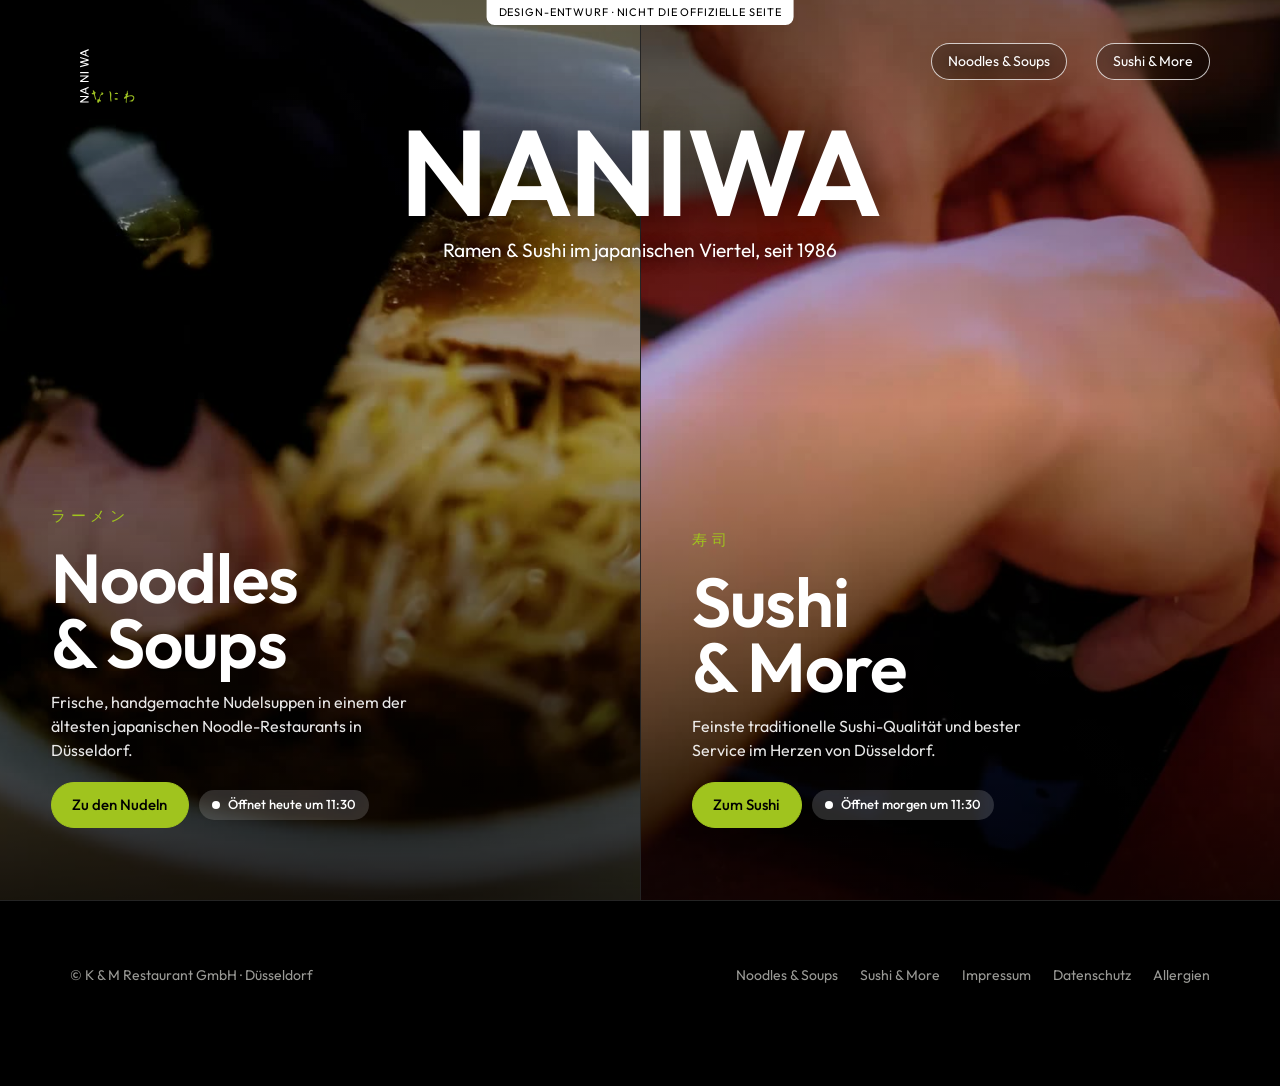
==== index.html @ e568709d "NANIWA Design-Entwurf: Start mit Auswahl, Noodles- und Sushi-Seite mit Hintergrundvideos Co-Authored" ====
<!doctype html>
<html lang="de">
<head>
<meta charset="utf-8">
<meta name="viewport" content="width=device-width,initial-scale=1,viewport-fit=cover">
<title>NANIWA Düsseldorf – Ramen & Sushi seit 1986</title>
<meta name="description" content="Zwei Restaurants im japanischen Viertel von Düsseldorf: NANIWA Noodles & Soups und NANIWA Sushi & More.">
<meta name="robots" content="noindex">
<meta name="theme-color" content="#000000">
<link rel="icon" href="./assets/img/naniwa-logo.svg">
<link rel="preconnect" href="https://fonts.googleapis.com">
<link rel="preconnect" href="https://fonts.gstatic.com" crossorigin>
<link href="https://fonts.googleapis.com/css2?family=Outfit:wght@400;500;600&display=swap" rel="stylesheet">
<link rel="stylesheet" href="./assets/style.css">
</head>
<body class="home">
<svg width="0" height="0" style="position:absolute" aria-hidden="true"><filter id="brush" x="-5%" y="-40%" width="110%" height="180%"><feTurbulence type="fractalNoise" baseFrequency="0.012 0.09" numOctaves="3" seed="7"/><feDisplacementMap in="SourceGraphic" scale="46"/></filter></svg>
<div class="draft">Design-Entwurf · nicht die offizielle Seite</div>
<header class="top">
  <a class="logo" href="./" aria-label="NANIWA Startseite"><img src="./assets/img/naniwa-logo.svg" alt="NANIWA" width="200" height="213"></a>
  <nav class="nav" aria-label="Hauptnavigation"><a class="switch" href="noodles/">Noodles &amp; Soups</a><a class="switch" href="sushi/">Sushi &amp; More</a></nav>
</header>
<main>
<div class="brandline"><h1>NANIWA</h1><p>Ramen &amp; Sushi im japanischen Viertel, seit 1986</p></div>
<section class="choose" aria-label="Restaurant wählen">
  <a class="side" href="noodles/">
    <video data-bg muted loop playsinline autoplay preload="auto" poster="assets/img/n-schale.jpg" src="assets/video/n-schale.mp4"></video>
    <span class="jp" lang="ja">ラーメン</span>
    <h2>Noodles<br>&amp; Soups</h2>
    <p>Frische, handgemachte Nudelsuppen in einem der ältesten japanischen Noodle-Restaurants in Düsseldorf.</p>
    <div class="row"><span class="pill lime">Zu den Nudeln</span><span class="status" data-status="noodles"></span></div>
  </a>
  <a class="side" href="sushi/">
    <video data-bg muted loop playsinline autoplay preload="auto" poster="assets/img/s-teller.jpg" src="assets/video/s-teller.mp4"></video>
    <span class="jp" lang="ja">寿司</span>
    <h2>Sushi<br>&amp; More</h2>
    <p>Feinste traditionelle Sushi-Qualität und bester Service im Herzen von Düsseldorf.</p>
    <div class="row"><span class="pill lime">Zum Sushi</span><span class="status" data-status="sushi"></span></div>
  </a>
</section>
</main>
<footer>
  <span>© K &amp; M Restaurant GmbH · Düsseldorf</span>
  <nav aria-label="Fußnavigation">
    <a href="./noodles/">Noodles &amp; Soups</a><a href="./sushi/">Sushi &amp; More</a>
    <a href="https://naniwa.de/impressum">Impressum</a><a href="https://naniwa.de/datenschutzerklaerung">Datenschutz</a>
    <a href="https://sushi.naniwa.de/allergien">Allergien</a>
  </nav>
</footer>
<script src="./assets/app.js"></script>
</body>
</html>
---- assets/style.css ----
:root{
  --black:#000; --ink:#0b0b0b; --white:#fff; --lime:#a0c41e; --cream:#f7e8df; --grey:#9a9a96;
  --pad:clamp(20px,5.5vw,84px);
  --display:"Outfit",system-ui,sans-serif;
}
*{box-sizing:border-box;margin:0;padding:0}
html{scroll-behavior:smooth;-webkit-text-size-adjust:100%}
body{background:var(--black);color:var(--white);font-family:var(--display);font-weight:400;line-height:1.5;overflow-x:hidden}
a{color:inherit;text-decoration:none}
img,video{display:block;max-width:100%}
button{font:inherit;color:inherit;background:none;border:0;cursor:pointer}
:focus-visible{outline:2px solid var(--lime);outline-offset:3px}

/* Entwurf-Hinweis */
.draft{position:fixed;z-index:60;top:0;left:50%;transform:translateX(-50%);background:var(--white);color:#000;font-size:11px;letter-spacing:.08em;text-transform:uppercase;padding:4px 12px;border-radius:0 0 8px 8px;white-space:nowrap}

/* Kopf */
.top{position:fixed;z-index:50;inset:0 0 auto 0;display:flex;align-items:flex-start;justify-content:space-between;padding:clamp(16px,2.6vw,36px) var(--pad);pointer-events:none}
.top>*{pointer-events:auto}
.logo img{width:clamp(54px,6vw,84px);height:auto}
.nav{display:flex;gap:clamp(14px,2.2vw,34px);align-items:center;font-size:clamp(14px,1.1vw,17px);padding-top:10px;text-shadow:0 1px 12px rgba(0,0,0,.7)}
.nav a{padding:4px 0;border-bottom:2px solid transparent;transition:border-color .2s}
.nav a:hover,.nav a[aria-current]{border-color:var(--lime)}
.nav .switch{border:1.5px solid rgba(255,255,255,.75);border-radius:999px;padding:7px 16px;backdrop-filter:blur(6px);background:rgba(0,0,0,.25)}
.nav .switch:hover{background:var(--white);color:#000;border-color:var(--white)}

/* Pillen */
.pill{display:inline-flex;align-items:center;gap:8px;border-radius:999px;padding:.72em 1.35em;font-size:clamp(15px,1.15vw,18px);font-weight:500;border:1.5px solid rgba(255,255,255,.85);background:rgba(0,0,0,.28);backdrop-filter:blur(6px);transition:background .2s,color .2s,border-color .2s,transform .2s}
.pill:hover{background:var(--white);color:#000;border-color:var(--white)}
.pill.lime{background:var(--lime);border-color:var(--lime);color:#000}
.pill.lime:hover{background:var(--white);border-color:var(--white)}
.status{display:inline-flex;align-items:center;gap:8px;border-radius:999px;padding:.42em 1em;font-size:clamp(13px,1vw,15px);font-weight:500;background:var(--lime);color:#000}
.status.zu{background:rgba(255,255,255,.16);color:var(--white);backdrop-filter:blur(6px)}
.status::before{content:"";width:8px;height:8px;border-radius:50%;background:currentColor}

/* Video-Sektion */
.vsec{position:relative;min-height:100svh;display:flex;align-items:flex-end;padding:clamp(110px,14vh,170px) var(--pad) clamp(56px,9vh,104px);overflow:hidden;isolation:isolate}
.vsec video,.vsec .still{position:absolute;inset:0;width:100%;height:100%;object-fit:cover;z-index:-2}
.vsec::before{content:"";position:absolute;inset:0;z-index:-1;background:linear-gradient(90deg,rgba(0,0,0,.72) 0%,rgba(0,0,0,.38) 46%,rgba(0,0,0,.05) 78%),linear-gradient(0deg,rgba(0,0,0,.6) 0%,rgba(0,0,0,0) 46%)}
.vsec .txt{max-width:min(900px,92%)}
.vsec h1{font-size:clamp(64px,13.2vw,220px);font-weight:600;line-height:.88;letter-spacing:-.02em;margin:.14em 0 .12em}
.vsec h2{font-size:clamp(40px,6.6vw,112px);font-weight:500;line-height:1;letter-spacing:-.015em}
.vsec p.sub{font-size:clamp(18px,2vw,30px);line-height:1.22;max-width:22em;margin-top:.5em}
.vsec p.body{font-size:clamp(16px,1.25vw,20px);max-width:34em;margin-top:1.1em;color:rgba(255,255,255,.9)}
.vsec .row{display:flex;flex-wrap:wrap;gap:12px;margin-top:clamp(18px,2.6vh,30px)}
.jp{font-size:clamp(14px,1.2vw,19px);letter-spacing:.3em;color:var(--lime);font-weight:500}
.pause{position:absolute;right:var(--pad);bottom:clamp(22px,4vh,40px);width:40px;height:40px;border-radius:50%;background:rgba(0,0,0,.45);backdrop-filter:blur(6px);display:grid;place-items:center}
.pause::before{content:"";width:10px;height:12px;border-left:3px solid #fff;border-right:3px solid #fff}
.pause[aria-pressed=true]::before{width:0;height:0;border:7px solid transparent;border-left:11px solid #fff;border-right:0;margin-left:3px}
.brush-top::after,.brush-bottom::after{content:"";position:absolute;left:-2%;right:-2%;height:clamp(26px,5vw,70px);background:var(--black);z-index:0;filter:url(#brush)}
.brush-bottom::after{bottom:clamp(-44px,-3.2vw,-18px)}
.brush-top::after{top:clamp(-44px,-3.2vw,-18px)}

/* Startseite: Auswahl */
.choose{position:relative;min-height:100svh;display:grid;grid-template-columns:1fr 1fr;isolation:isolate}
.choose .side{position:relative;display:flex;flex-direction:column;justify-content:flex-end;padding:clamp(120px,16vh,180px) clamp(20px,4vw,64px) clamp(40px,8vh,90px);overflow:hidden;min-height:100svh;transition:flex .5s}
.choose .side video{position:absolute;inset:0;width:100%;height:100%;object-fit:cover;z-index:-2;transform:scale(1.02);transition:transform 1.2s cubic-bezier(.2,.7,.2,1),filter .5s}
.choose .side::before{content:"";position:absolute;inset:0;z-index:-1;background:linear-gradient(0deg,rgba(0,0,0,.82) 0%,rgba(0,0,0,.2) 55%,rgba(0,0,0,.45) 100%);transition:background .4s}
.choose .side:hover video,.choose .side:focus-visible video{transform:scale(1.08)}
.choose:hover .side:not(:hover) video{filter:brightness(.55) saturate(.7)}
.choose .side h2{font-size:clamp(38px,5.4vw,96px);font-weight:600;line-height:.95;letter-spacing:-.015em;margin:.25em 0 .2em}
.choose .side p{font-size:clamp(15px,1.25vw,20px);max-width:24em;color:rgba(255,255,255,.9)}
.choose .side .row{display:flex;flex-wrap:wrap;gap:10px;align-items:center;margin-top:20px}
.choose .side+.side{border-left:1px solid rgba(255,255,255,.14)}
.brandline{position:absolute;z-index:5;top:clamp(92px,13vh,150px);left:0;right:0;text-align:center;pointer-events:none;padding:0 16px}
.brandline h1{font-size:clamp(46px,9.5vw,168px);font-weight:600;letter-spacing:-.02em;line-height:.9;text-shadow:0 2px 40px rgba(0,0,0,.55)}
.brandline p{font-size:clamp(15px,1.5vw,24px);margin-top:.5em;text-shadow:0 1px 16px rgba(0,0,0,.8)}

/* Speisekarte */
.menu{position:relative;background:var(--white);color:#fff;padding:clamp(70px,9vw,140px) var(--pad);isolation:isolate}
.menu::before{content:"";position:absolute;z-index:-1;inset:clamp(18px,3vw,54px);background:var(--black);border-radius:clamp(60px,16vw,300px)/clamp(50px,9vw,150px);filter:url(#brush)}
.menu .in{max-width:1100px;margin:0 auto;padding:clamp(20px,4vw,60px) clamp(8px,3vw,50px)}
.menu h2,.visit h2,.faq h2{font-size:clamp(36px,5vw,84px);font-weight:500;letter-spacing:-.015em;line-height:1}
.menu .lead{color:var(--grey);margin-top:10px;font-size:15px}
.cats{display:flex;flex-wrap:wrap;gap:8px;margin:clamp(22px,3vw,40px) 0 clamp(14px,2vw,26px)}
.cats button{border-radius:999px;padding:.5em 1.15em;font-size:14px;font-weight:600;letter-spacing:.06em;text-transform:uppercase;border:1.5px solid var(--lime);color:var(--lime);transition:background .2s,color .2s}
.cats button[aria-selected=true],.cats button:hover{background:var(--lime);color:#000}
.dishes{display:grid;grid-template-columns:1fr 1fr;column-gap:clamp(24px,5vw,72px)}
.dish{display:grid;grid-template-columns:auto 1fr auto;gap:4px 14px;align-items:baseline;padding:14px 0;border-bottom:1px solid rgba(255,255,255,.16)}
.dish .jpn{color:var(--grey);font-size:13px;min-width:5.5em;max-width:8.5em}
.dish .nm{font-weight:500;font-size:clamp(16px,1.2vw,19px)}
.dish .nm small{color:var(--lime);font-weight:500;font-size:12px;margin-right:8px;letter-spacing:.04em}
.dish .pr{white-space:nowrap;font-variant-numeric:tabular-nums;font-size:clamp(15px,1.1vw,18px)}
.dish .ds{grid-column:2/4;color:var(--grey);font-size:14px;line-height:1.35}
.dish .ph{grid-column:2/4;margin-top:8px;border-radius:10px;width:100%;aspect-ratio:3/2;object-fit:cover;max-width:320px}
.menu .note{color:var(--grey);font-size:13px;margin-top:24px}

/* Besuch */
.visit{background:var(--black);padding:clamp(70px,9vw,140px) var(--pad)}
.visit .grid{display:grid;grid-template-columns:1.1fr 1fr;gap:clamp(28px,5vw,80px);max-width:1200px;margin:clamp(26px,4vw,56px) auto 0}
.visit .in{max-width:1200px;margin:0 auto}
.card{border:1px solid rgba(255,255,255,.16);border-radius:22px;padding:clamp(22px,2.6vw,38px);background:#0d0d0d}
.card h3{font-size:clamp(22px,2vw,30px);font-weight:500;margin-bottom:10px}
.card address{font-style:normal;font-size:clamp(17px,1.4vw,21px)}
.card .row{display:flex;flex-wrap:wrap;gap:10px;margin-top:20px}
.card .hint{color:var(--lime);margin-top:12px;font-weight:500}
table.hours{width:100%;border-collapse:collapse;font-size:clamp(15px,1.15vw,18px);font-variant-numeric:tabular-nums}
table.hours td{padding:9px 0;border-bottom:1px solid rgba(255,255,255,.12)}
table.hours td:last-child{text-align:right;padding-left:14px}
table.hours tr.heute td{color:var(--lime);font-weight:600}
table.hours tr.ruhe td:last-child{color:var(--grey)}

/* FAQ */
.faq{background:var(--cream);color:#000;padding:clamp(70px,9vw,140px) var(--pad);position:relative}
.faq .in{max-width:900px;margin:0 auto}
.faq details{border-bottom:1.5px solid #000;padding:18px 0}
.faq summary{cursor:pointer;font-size:clamp(18px,1.6vw,24px);font-weight:500;list-style:none;display:flex;justify-content:space-between;gap:16px}
.faq summary::after{content:"+";font-size:1.3em;line-height:1;transition:transform .2s}
.faq details[open] summary::after{transform:rotate(45deg)}
.faq details p{margin-top:10px;max-width:42em;font-size:clamp(16px,1.2vw,18px)}
.faq h2{margin-bottom:clamp(18px,3vw,36px)}
.quote{background:var(--cream);color:#000;padding:clamp(60px,8vw,120px) var(--pad);position:relative}
.quote blockquote{max-width:1000px;margin:0 auto;font-size:clamp(24px,3.4vw,54px);line-height:1.12;font-weight:500;letter-spacing:-.01em}
.quote cite{display:block;margin-top:18px;font-style:normal;font-size:15px;letter-spacing:.12em;text-transform:uppercase}

/* Fuß */
footer{background:var(--black);padding:clamp(40px,5vw,70px) var(--pad) clamp(100px,10vw,70px);border-top:1px solid rgba(255,255,255,.14);display:flex;flex-wrap:wrap;gap:20px 40px;justify-content:space-between;align-items:center;color:var(--grey);font-size:14px}
footer nav{display:flex;flex-wrap:wrap;gap:8px 22px}
footer a:hover{color:var(--white)}

/* Handy-Leiste */
.bar{display:none}

/* Einblenden */
.rv{opacity:0;transform:translateY(22px);transition:opacity .8s cubic-bezier(.2,.7,.2,1),transform .8s cubic-bezier(.2,.7,.2,1)}
.rv.in{opacity:1;transform:none}

@media (max-width:820px){
  .nav a:not(.switch){display:none}
  .home .nav{display:none}
  .nav .switch{font-size:13px;padding:6px 12px}
  .draft{font-size:9px;padding:3px 8px}
  .choose{grid-template-columns:1fr}
  .choose .side{min-height:50svh;padding-top:40px;padding-bottom:34px}
  .choose .side:first-child{padding-top:230px;min-height:58svh}
  .choose .side+.side{border-left:0;border-top:1px solid rgba(255,255,255,.14);padding-bottom:110px}
  .brandline{top:96px}
  .dishes{grid-template-columns:1fr}
  .visit .grid{grid-template-columns:1fr}
  .vsec::before{background:linear-gradient(0deg,rgba(0,0,0,.82) 0%,rgba(0,0,0,.25) 60%,rgba(0,0,0,.35) 100%)}
  .vsec{padding-bottom:120px}
  .pause{bottom:96px}
  .bar{display:grid;grid-template-columns:1fr 1fr;gap:10px;position:fixed;z-index:55;left:0;right:0;bottom:0;padding:12px 16px calc(12px + env(safe-area-inset-bottom));background:linear-gradient(0deg,rgba(0,0,0,.92),rgba(0,0,0,0))}
  .bar a{justify-content:center;text-align:center;background:var(--lime);color:#000;border-radius:999px;padding:.85em 1em;font-weight:600}
  .menu::before{inset:8px}
  .dish .jpn{display:none}
  .dish{grid-template-columns:1fr auto}
  .dish .ds,.dish .ph{grid-column:1/3}
}
@media (prefers-reduced-motion:reduce){
  html{scroll-behavior:auto}
  .rv{opacity:1;transform:none;transition:none}
  .choose .side video{transition:none}
}
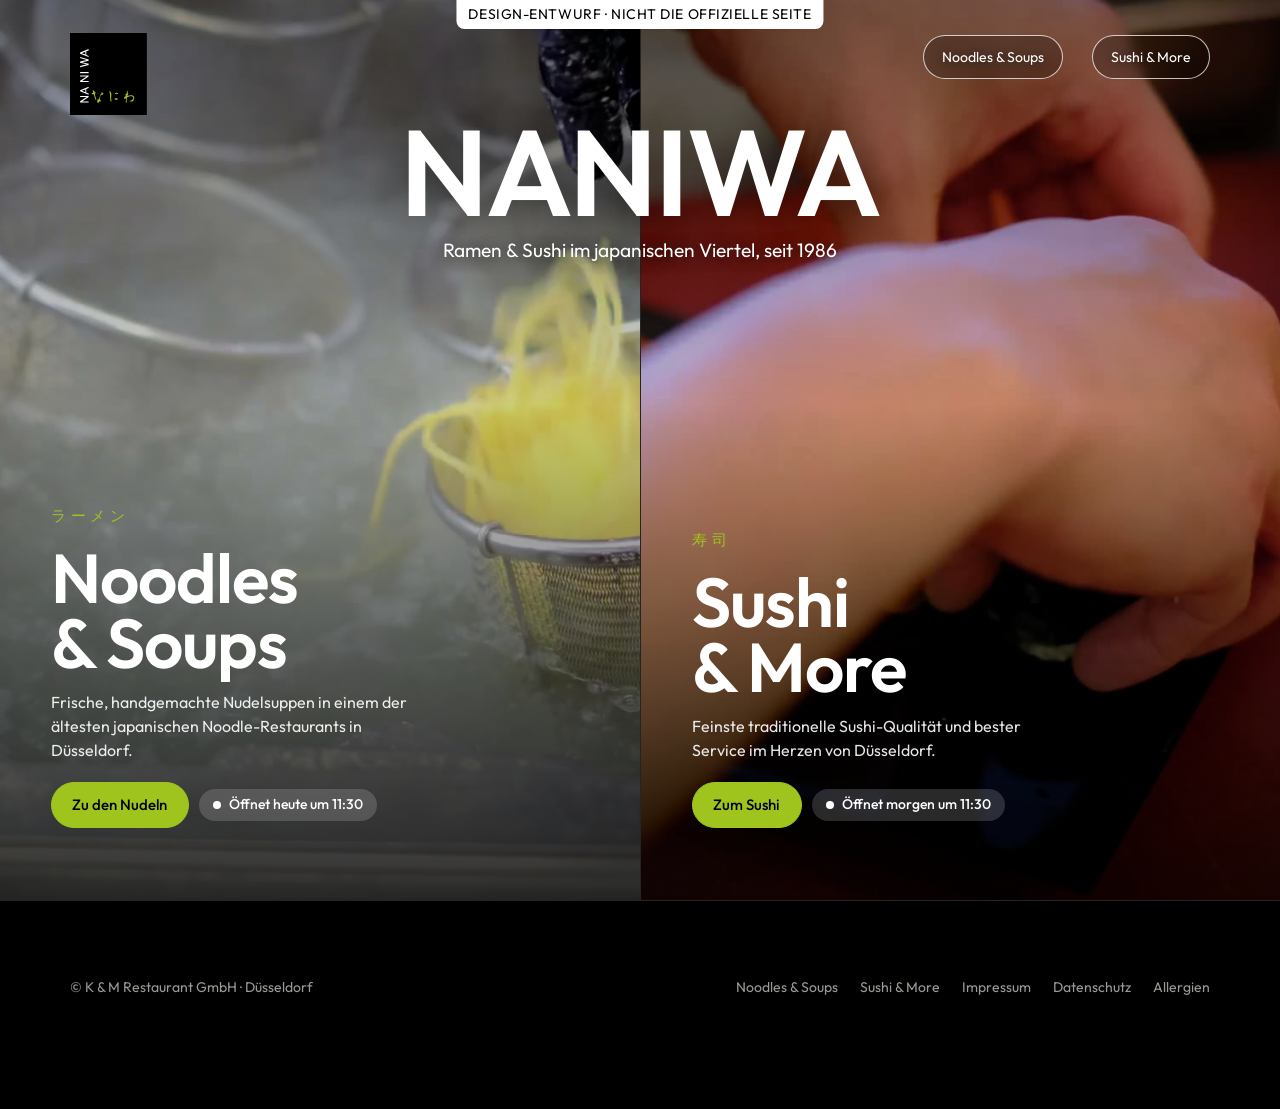
==== commit a6e57678: "Speisekarte im Original-Stil, ganze Nudelfotos aus PDF, Bewertungen, Original-Anrichtvideo, helle CI" ====
--- a/index.html
+++ b/index.html
@@ -24,7 +24,7 @@
 <div class="brandline"><h1>NANIWA</h1><p>Ramen &amp; Sushi im japanischen Viertel, seit 1986</p></div>
 <section class="choose" aria-label="Restaurant wählen">
   <a class="side" href="noodles/">
-    <video data-bg muted loop playsinline autoplay preload="auto" poster="assets/img/n-schale.jpg" src="assets/video/n-schale.mp4"></video>
+    <video data-bg muted loop playsinline autoplay preload="auto" poster="assets/img/n-anrichten.jpg" src="assets/video/n-anrichten.mp4"></video>
     <span class="jp" lang="ja">ラーメン</span>
     <h2>Noodles<br>&amp; Soups</h2>
     <p>Frische, handgemachte Nudelsuppen in einem der ältesten japanischen Noodle-Restaurants in Düsseldorf.</p>
--- a/assets/style.css
+++ b/assets/style.css
@@ -5,6 +5,7 @@
 }
 *{box-sizing:border-box;margin:0;padding:0}
 html{scroll-behavior:smooth;-webkit-text-size-adjust:100%}
+section[id]{scroll-margin-top:24px}
 body{background:var(--black);color:var(--white);font-family:var(--display);font-weight:400;line-height:1.5;overflow-x:hidden}
 a{color:inherit;text-decoration:none}
 img,video{display:block;max-width:100%}
@@ -12,24 +13,28 @@
 :focus-visible{outline:2px solid var(--lime);outline-offset:3px}
 
 /* Entwurf-Hinweis */
-.draft{position:fixed;z-index:60;top:0;left:50%;transform:translateX(-50%);background:var(--white);color:#000;font-size:11px;letter-spacing:.08em;text-transform:uppercase;padding:4px 12px;border-radius:0 0 8px 8px;white-space:nowrap}
+.draft{position:fixed;z-index:60;top:0;left:50%;transform:translateX(-50%);background:var(--white);color:#000;font-size:14px;letter-spacing:.04em;text-transform:uppercase;padding:4px 12px;border-radius:0 0 8px 8px;white-space:nowrap}
 
 /* Kopf */
 .top{position:fixed;z-index:50;inset:0 0 auto 0;display:flex;align-items:flex-start;justify-content:space-between;padding:clamp(16px,2.6vw,36px) var(--pad);pointer-events:none}
 .top>*{pointer-events:auto}
 .logo img{width:clamp(54px,6vw,84px);height:auto}
-.nav{display:flex;gap:clamp(14px,2.2vw,34px);align-items:center;font-size:clamp(14px,1.1vw,17px);padding-top:10px;text-shadow:0 1px 12px rgba(0,0,0,.7)}
-.nav a{padding:4px 0;border-bottom:2px solid transparent;transition:border-color .2s}
+.nav{display:flex;gap:clamp(14px,2.2vw,34px);align-items:center;font-size:clamp(14px,1.1vw,17px);padding-top:2px;text-shadow:0 1px 12px rgba(0,0,0,.7)}
+.nav a{display:inline-flex;align-items:center;min-height:44px;padding:0;border-bottom:2px solid transparent;transition:border-color .2s}
 .nav a:hover,.nav a[aria-current]{border-color:var(--lime)}
-.nav .switch{border:1.5px solid rgba(255,255,255,.75);border-radius:999px;padding:7px 16px;backdrop-filter:blur(6px);background:rgba(0,0,0,.25)}
+.nav .switch{border:1.5px solid rgba(255,255,255,.75);border-radius:999px;padding:0 18px;backdrop-filter:blur(6px);background:rgba(0,0,0,.25)}
 .nav .switch:hover{background:var(--white);color:#000;border-color:var(--white)}
+.nav a,.nav .switch{transition:color .25s,border-color .25s,background .25s}
+.hell .nav{color:#000;text-shadow:none}
+.hell .nav .switch{border-color:#000;background:rgba(255,255,255,.85)}
+.hell .nav .switch:hover{background:#000;color:#fff;border-color:#000}
 
 /* Pillen */
 .pill{display:inline-flex;align-items:center;gap:8px;border-radius:999px;padding:.72em 1.35em;font-size:clamp(15px,1.15vw,18px);font-weight:500;border:1.5px solid rgba(255,255,255,.85);background:rgba(0,0,0,.28);backdrop-filter:blur(6px);transition:background .2s,color .2s,border-color .2s,transform .2s}
 .pill:hover{background:var(--white);color:#000;border-color:var(--white)}
 .pill.lime{background:var(--lime);border-color:var(--lime);color:#000}
 .pill.lime:hover{background:var(--white);border-color:var(--white)}
-.status{display:inline-flex;align-items:center;gap:8px;border-radius:999px;padding:.42em 1em;font-size:clamp(13px,1vw,15px);font-weight:500;background:var(--lime);color:#000}
+.status{display:inline-flex;align-items:center;gap:8px;border-radius:999px;padding:.42em 1em;font-size:clamp(14px,1vw,15px);font-weight:500;background:var(--lime);color:#000}
 .status.zu{background:rgba(255,255,255,.16);color:var(--white);backdrop-filter:blur(6px)}
 .status::before{content:"";width:8px;height:8px;border-radius:50%;background:currentColor}
 
@@ -44,7 +49,7 @@
 .vsec p.body{font-size:clamp(16px,1.25vw,20px);max-width:34em;margin-top:1.1em;color:rgba(255,255,255,.9)}
 .vsec .row{display:flex;flex-wrap:wrap;gap:12px;margin-top:clamp(18px,2.6vh,30px)}
 .jp{font-size:clamp(14px,1.2vw,19px);letter-spacing:.3em;color:var(--lime);font-weight:500}
-.pause{position:absolute;right:var(--pad);bottom:clamp(22px,4vh,40px);width:40px;height:40px;border-radius:50%;background:rgba(0,0,0,.45);backdrop-filter:blur(6px);display:grid;place-items:center}
+.pause{position:absolute;right:var(--pad);bottom:clamp(22px,4vh,40px);width:44px;height:44px;border-radius:50%;background:rgba(0,0,0,.45);backdrop-filter:blur(6px);display:grid;place-items:center}
 .pause::before{content:"";width:10px;height:12px;border-left:3px solid #fff;border-right:3px solid #fff}
 .pause[aria-pressed=true]::before{width:0;height:0;border:7px solid transparent;border-left:11px solid #fff;border-right:0;margin-left:3px}
 .brush-top::after,.brush-bottom::after{content:"";position:absolute;left:-2%;right:-2%;height:clamp(26px,5vw,70px);background:var(--black);z-index:0;filter:url(#brush)}
@@ -66,56 +71,93 @@
 .brandline h1{font-size:clamp(46px,9.5vw,168px);font-weight:600;letter-spacing:-.02em;line-height:.9;text-shadow:0 2px 40px rgba(0,0,0,.55)}
 .brandline p{font-size:clamp(15px,1.5vw,24px);margin-top:.5em;text-shadow:0 1px 16px rgba(0,0,0,.8)}
 
-/* Speisekarte */
-.menu{position:relative;background:var(--white);color:#fff;padding:clamp(70px,9vw,140px) var(--pad);isolation:isolate}
-.menu::before{content:"";position:absolute;z-index:-1;inset:clamp(18px,3vw,54px);background:var(--black);border-radius:clamp(60px,16vw,300px)/clamp(50px,9vw,150px);filter:url(#brush)}
-.menu .in{max-width:1100px;margin:0 auto;padding:clamp(20px,4vw,60px) clamp(8px,3vw,50px)}
-.menu h2,.visit h2,.faq h2{font-size:clamp(36px,5vw,84px);font-weight:500;letter-spacing:-.015em;line-height:1}
-.menu .lead{color:var(--grey);margin-top:10px;font-size:15px}
-.cats{display:flex;flex-wrap:wrap;gap:8px;margin:clamp(22px,3vw,40px) 0 clamp(14px,2vw,26px)}
-.cats button{border-radius:999px;padding:.5em 1.15em;font-size:14px;font-weight:600;letter-spacing:.06em;text-transform:uppercase;border:1.5px solid var(--lime);color:var(--lime);transition:background .2s,color .2s}
-.cats button[aria-selected=true],.cats button:hover{background:var(--lime);color:#000}
-.dishes{display:grid;grid-template-columns:1fr 1fr;column-gap:clamp(24px,5vw,72px)}
-.dish{display:grid;grid-template-columns:auto 1fr auto;gap:4px 14px;align-items:baseline;padding:14px 0;border-bottom:1px solid rgba(255,255,255,.16)}
-.dish .jpn{color:var(--grey);font-size:13px;min-width:5.5em;max-width:8.5em}
-.dish .nm{font-weight:500;font-size:clamp(16px,1.2vw,19px)}
-.dish .nm small{color:var(--lime);font-weight:500;font-size:12px;margin-right:8px;letter-spacing:.04em}
-.dish .pr{white-space:nowrap;font-variant-numeric:tabular-nums;font-size:clamp(15px,1.1vw,18px)}
-.dish .ds{grid-column:2/4;color:var(--grey);font-size:14px;line-height:1.35}
-.dish .ph{grid-column:2/4;margin-top:8px;border-radius:10px;width:100%;aspect-ratio:3/2;object-fit:cover;max-width:320px}
-.menu .note{color:var(--grey);font-size:13px;margin-top:24px}
+/* Helle Inhaltsbereiche in der NANIWA-CI: Weiß, Schwarz, Limette */
+.menu,.visit,.faq,.reviews{position:relative;background:var(--white);color:#000;padding:clamp(70px,9vw,140px) var(--pad)}
+.menu .jp,.visit .jp,.faq .jp,.reviews .jp{color:#7d9a12}
+.menu h2,.visit h2,.faq h2,.reviews h2{font-size:clamp(36px,5vw,84px);font-weight:500;letter-spacing:-.015em;line-height:1}
+.lead{color:#5f5f5b;margin-top:12px;font-size:clamp(15px,1.15vw,18px);max-width:40em}
+
+/* Speisekarte: große Fotokarten wie auf naniwa.de */
+.menu .in{max-width:1280px;margin:0 auto}
+.cats{display:flex;flex-wrap:wrap;gap:8px;margin:clamp(26px,3.4vw,44px) 0 clamp(26px,3vw,40px)}
+.cats button{border-radius:999px;padding:.62em 1.25em;font-size:15px;font-weight:600;background:#f0f0ec;color:#000;transition:background .2s,color .2s}
+.cats button:hover{background:#e2e2dc}
+.cats button[aria-selected=true]{background:#000;color:var(--lime)}
+.dishes{display:grid;grid-template-columns:repeat(auto-fill,minmax(min(100%,320px),1fr));gap:clamp(30px,3.4vw,52px) clamp(20px,2.6vw,40px)}
+.dish{border-top:2px solid var(--lime);padding-top:12px;display:flex;flex-direction:column}
+.dish .tp{display:flex;justify-content:space-between;gap:12px;font-size:14px;font-weight:600;margin-bottom:10px}
+.dish .tp small{font-size:14px}
+.dish .tp span{font-weight:400;color:#5f5f5b}
+.dish .ph{width:100%;height:auto;aspect-ratio:3/2;object-fit:cover;border-radius:14px;background:#000;cursor:zoom-in;transition:transform .35s cubic-bezier(.2,.7,.2,1),box-shadow .35s}
+.dish .ph:hover{transform:translateY(-3px);box-shadow:0 14px 34px rgba(0,0,0,.18)}
+.dish .rw{display:flex;justify-content:space-between;align-items:baseline;gap:14px;margin-top:14px}
+.dish .nm{font-size:clamp(17px,1.25vw,20px);font-weight:600;line-height:1.2;letter-spacing:.01em}
+.dish .pr{white-space:nowrap;font-weight:600;font-variant-numeric:tabular-nums;font-size:clamp(16px,1.2vw,19px)}
+.dish .ds{color:#5f5f5b;font-size:15px;line-height:1.4;margin-top:6px}
+.menu .note{color:#5f5f5b;font-size:14px;margin-top:clamp(30px,4vw,56px)}
+.zoom{position:fixed;inset:0;z-index:90;background:rgba(0,0,0,.92);display:none;place-items:center;padding:24px;cursor:zoom-out}
+.zoom.on{display:grid}
+.zoom img{max-width:min(94vw,1200px);max-height:80vh;border-radius:18px}
+.zoom p{position:absolute;bottom:28px;left:0;right:0;text-align:center;font-size:18px;font-weight:500;color:#fff}
+
+/* Bewertungen */
+.reviews{background:#f6f6f2}
+.reviews .in{max-width:1280px;margin:0 auto}
+.rgrid{display:grid;grid-template-columns:repeat(auto-fit,minmax(min(100%,280px),1fr));gap:clamp(16px,2vw,28px);margin-top:clamp(28px,3.4vw,48px)}
+.rcard{display:flex;flex-direction:column;gap:6px;background:#fff;border-top:3px solid var(--lime);border-radius:0 0 18px 18px;padding:clamp(22px,2.4vw,34px);transition:transform .25s,box-shadow .25s}
+.rcard:hover{transform:translateY(-3px);box-shadow:0 14px 34px rgba(0,0,0,.1)}
+.rcard .plat{font-size:14px;font-weight:600;letter-spacing:.08em;text-transform:uppercase}
+.rcard .score{font-size:clamp(54px,6vw,88px);font-weight:600;line-height:1;letter-spacing:-.02em;margin-top:8px}
+.rcard .score small{font-size:.32em;font-weight:500;color:#5f5f5b;letter-spacing:0}
+.stars{--r:5;position:relative;display:inline-block;font-size:24px;letter-spacing:3px;line-height:1;color:#dcdcd5}
+.stars::before{content:"★★★★★"}
+.stars::after{content:"★★★★★";position:absolute;left:0;top:0;width:calc(var(--r)/5*100%);overflow:hidden;color:var(--lime);white-space:nowrap}
+.rcard .cnt{color:#5f5f5b;font-size:15px}
+.rcard .rank{font-size:15px;font-weight:500}
+.rcard .go{margin-top:auto;padding-top:14px;font-weight:600}
+.rcard.leer .score{font-size:clamp(28px,2.6vw,38px);margin-top:14px}
+.reviews .themes{margin-top:clamp(24px,3vw,40px);font-size:clamp(16px,1.3vw,20px)}
+.reviews .themes b{font-weight:600}
+.reviews .stand{color:#5f5f5b;font-size:14px;margin-top:10px}
 
 /* Besuch */
-.visit{background:var(--black);padding:clamp(70px,9vw,140px) var(--pad)}
-.visit .grid{display:grid;grid-template-columns:1.1fr 1fr;gap:clamp(28px,5vw,80px);max-width:1200px;margin:clamp(26px,4vw,56px) auto 0}
-.visit .in{max-width:1200px;margin:0 auto}
-.card{border:1px solid rgba(255,255,255,.16);border-radius:22px;padding:clamp(22px,2.6vw,38px);background:#0d0d0d}
+.visit .grid{display:grid;grid-template-columns:1.1fr 1fr;gap:clamp(28px,5vw,80px);max-width:1280px;margin:clamp(26px,4vw,56px) auto 0}
+.visit .in{max-width:1280px;margin:0 auto}
+.card{border-top:3px solid var(--lime);border-radius:0 0 22px 22px;padding:clamp(22px,2.6vw,38px);background:#f6f6f2}
 .card h3{font-size:clamp(22px,2vw,30px);font-weight:500;margin-bottom:10px}
 .card address{font-style:normal;font-size:clamp(17px,1.4vw,21px)}
 .card .row{display:flex;flex-wrap:wrap;gap:10px;margin-top:20px}
-.card .hint{color:var(--lime);margin-top:12px;font-weight:500}
+.card .hint{margin-top:12px;font-weight:600}
+.visit .pill{border-color:#000;background:transparent;color:#000;backdrop-filter:none}
+.visit .pill:hover{background:#000;color:#fff;border-color:#000}
+.visit .pill.lime{background:var(--lime);border-color:var(--lime);color:#000}
+.visit .pill.lime:hover{background:#000;color:var(--lime);border-color:#000}
 table.hours{width:100%;border-collapse:collapse;font-size:clamp(15px,1.15vw,18px);font-variant-numeric:tabular-nums}
-table.hours td{padding:9px 0;border-bottom:1px solid rgba(255,255,255,.12)}
+table.hours td{padding:9px 0;border-bottom:1px solid rgba(0,0,0,.1)}
 table.hours td:last-child{text-align:right;padding-left:14px}
-table.hours tr.heute td{color:var(--lime);font-weight:600}
-table.hours tr.ruhe td:last-child{color:var(--grey)}
+table.hours tr.heute td{font-weight:700}
+table.hours tr.heute td:first-child::before{content:"";display:inline-block;width:9px;height:9px;border-radius:50%;background:var(--lime);margin-right:8px;vertical-align:1px}
+table.hours tr.ruhe td:last-child{color:#8a8a85}
 
 /* FAQ */
-.faq{background:var(--cream);color:#000;padding:clamp(70px,9vw,140px) var(--pad);position:relative}
 .faq .in{max-width:900px;margin:0 auto}
-.faq details{border-bottom:1.5px solid #000;padding:18px 0}
-.faq summary{cursor:pointer;font-size:clamp(18px,1.6vw,24px);font-weight:500;list-style:none;display:flex;justify-content:space-between;gap:16px}
+.faq details{border-bottom:2px solid var(--lime);padding:6px 0}
+.faq summary{cursor:pointer;padding:12px 0;align-items:center;min-height:48px;font-size:clamp(18px,1.6vw,24px);font-weight:500;list-style:none;display:flex;justify-content:space-between;gap:16px}
+.faq summary::-webkit-details-marker{display:none}
 .faq summary::after{content:"+";font-size:1.3em;line-height:1;transition:transform .2s}
 .faq details[open] summary::after{transform:rotate(45deg)}
-.faq details p{margin-top:10px;max-width:42em;font-size:clamp(16px,1.2vw,18px)}
+.faq details p{margin-top:10px;max-width:42em;font-size:clamp(16px,1.2vw,18px);color:#333}
 .faq h2{margin-bottom:clamp(18px,3vw,36px)}
-.quote{background:var(--cream);color:#000;padding:clamp(60px,8vw,120px) var(--pad);position:relative}
+
+/* Zitat: Limette */
+.quote{background:var(--lime);color:#000;padding:clamp(60px,8vw,120px) var(--pad);position:relative}
 .quote blockquote{max-width:1000px;margin:0 auto;font-size:clamp(24px,3.4vw,54px);line-height:1.12;font-weight:500;letter-spacing:-.01em}
 .quote cite{display:block;margin-top:18px;font-style:normal;font-size:15px;letter-spacing:.12em;text-transform:uppercase}
 
 /* Fuß */
 footer{background:var(--black);padding:clamp(40px,5vw,70px) var(--pad) clamp(100px,10vw,70px);border-top:1px solid rgba(255,255,255,.14);display:flex;flex-wrap:wrap;gap:20px 40px;justify-content:space-between;align-items:center;color:var(--grey);font-size:14px}
-footer nav{display:flex;flex-wrap:wrap;gap:8px 22px}
+footer nav{display:flex;flex-wrap:wrap;gap:0 22px}
+footer nav a{display:inline-flex;align-items:center;min-height:44px}
 footer a:hover{color:var(--white)}
 
 /* Handy-Leiste */
@@ -123,29 +165,25 @@
 
 /* Einblenden */
 .rv{opacity:0;transform:translateY(22px);transition:opacity .8s cubic-bezier(.2,.7,.2,1),transform .8s cubic-bezier(.2,.7,.2,1)}
-.rv.in{opacity:1;transform:none}
+.rv.vis{opacity:1;transform:none}
 
 @media (max-width:820px){
   .nav a:not(.switch){display:none}
   .home .nav{display:none}
-  .nav .switch{font-size:13px;padding:6px 12px}
-  .draft{font-size:9px;padding:3px 8px}
+  .nav .switch{font-size:14px;padding:12px 16px}
+  .draft{position:absolute;left:0;right:0;transform:none;border-radius:0;text-align:center;font-size:14px;text-transform:none;letter-spacing:0;padding:5px 12px;white-space:normal}
+  .top{padding-top:44px}
   .choose{grid-template-columns:1fr}
   .choose .side{min-height:50svh;padding-top:40px;padding-bottom:34px}
   .choose .side:first-child{padding-top:230px;min-height:58svh}
   .choose .side+.side{border-left:0;border-top:1px solid rgba(255,255,255,.14);padding-bottom:110px}
   .brandline{top:96px}
-  .dishes{grid-template-columns:1fr}
   .visit .grid{grid-template-columns:1fr}
   .vsec::before{background:linear-gradient(0deg,rgba(0,0,0,.82) 0%,rgba(0,0,0,.25) 60%,rgba(0,0,0,.35) 100%)}
   .vsec{padding-bottom:120px}
   .pause{bottom:96px}
   .bar{display:grid;grid-template-columns:1fr 1fr;gap:10px;position:fixed;z-index:55;left:0;right:0;bottom:0;padding:12px 16px calc(12px + env(safe-area-inset-bottom));background:linear-gradient(0deg,rgba(0,0,0,.92),rgba(0,0,0,0))}
   .bar a{justify-content:center;text-align:center;background:var(--lime);color:#000;border-radius:999px;padding:.85em 1em;font-weight:600}
-  .menu::before{inset:8px}
-  .dish .jpn{display:none}
-  .dish{grid-template-columns:1fr auto}
-  .dish .ds,.dish .ph{grid-column:1/3}
 }
 @media (prefers-reduced-motion:reduce){
   html{scroll-behavior:auto}
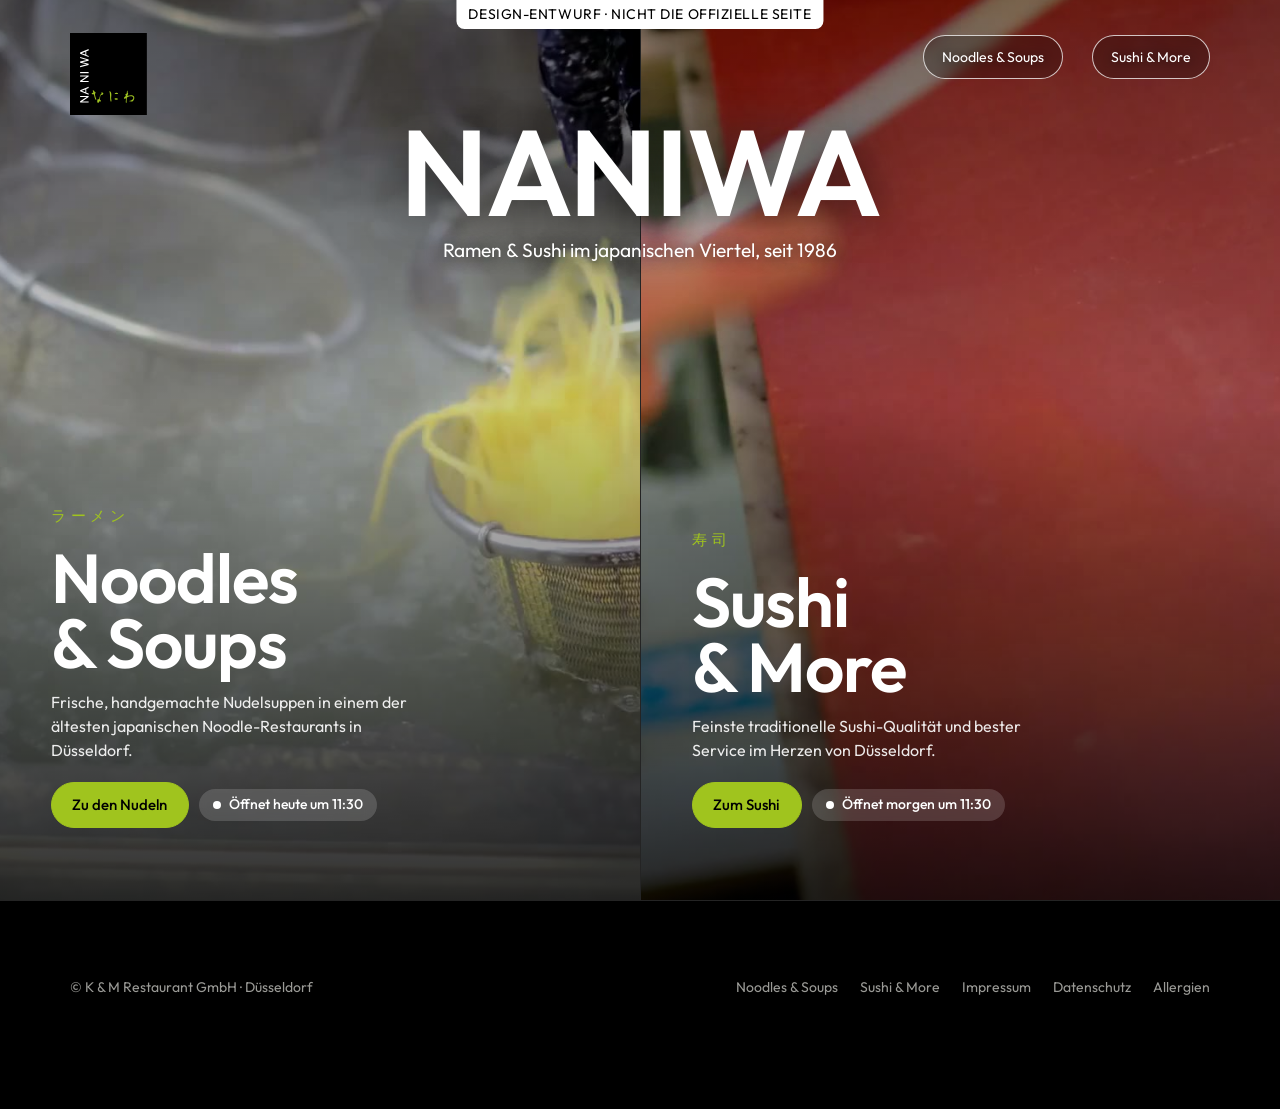
==== commit 831ac102: "Tantan, Schlange-Video, Sushi-Original + Sushi-Teller eingebaut, keine Video-Dopplungen Co-Authored-" ====
--- a/index.html
+++ b/index.html
@@ -31,7 +31,7 @@
     <div class="row"><span class="pill lime">Zu den Nudeln</span><span class="status" data-status="noodles"></span></div>
   </a>
   <a class="side" href="sushi/">
-    <video data-bg muted loop playsinline autoplay preload="auto" poster="assets/img/s-teller.jpg" src="assets/video/s-teller.mp4"></video>
+    <video data-bg muted loop playsinline autoplay preload="auto" poster="assets/img/s-original.jpg" src="assets/video/s-original.mp4"></video>
     <span class="jp" lang="ja">寿司</span>
     <h2>Sushi<br>&amp; More</h2>
     <p>Feinste traditionelle Sushi-Qualität und bester Service im Herzen von Düsseldorf.</p>
--- a/assets/style.css
+++ b/assets/style.css
@@ -41,6 +41,9 @@
 /* Video-Sektion */
 .vsec{position:relative;min-height:100svh;display:flex;align-items:flex-end;padding:clamp(110px,14vh,170px) var(--pad) clamp(56px,9vh,104px);overflow:hidden;isolation:isolate}
 .vsec video,.vsec .still{position:absolute;inset:0;width:100%;height:100%;object-fit:cover;z-index:-2}
+.vsec .kb{animation:kb 24s ease-in-out infinite alternate;transform-origin:50% 60%}
+@keyframes kb{from{transform:scale(1)}to{transform:scale(1.08)}}
+@media (prefers-reduced-motion:reduce){.vsec .kb{animation:none}}
 .vsec::before{content:"";position:absolute;inset:0;z-index:-1;background:linear-gradient(90deg,rgba(0,0,0,.72) 0%,rgba(0,0,0,.38) 46%,rgba(0,0,0,.05) 78%),linear-gradient(0deg,rgba(0,0,0,.6) 0%,rgba(0,0,0,0) 46%)}
 .vsec .txt{max-width:min(900px,92%)}
 .vsec h1{font-size:clamp(64px,13.2vw,220px);font-weight:600;line-height:.88;letter-spacing:-.02em;margin:.14em 0 .12em}
@@ -100,25 +103,50 @@
 .zoom img{max-width:min(94vw,1200px);max-height:80vh;border-radius:18px}
 .zoom p{position:absolute;bottom:28px;left:0;right:0;text-align:center;font-size:18px;font-weight:500;color:#fff}
 
-/* Bewertungen */
-.reviews{background:#f6f6f2}
+/* Bewertungen: bewegt (Hochzählen, Sterne füllen sich, Laufbänder) */
+.reviews{background:#f6f6f2;overflow:hidden}
 .reviews .in{max-width:1280px;margin:0 auto}
-.rgrid{display:grid;grid-template-columns:repeat(auto-fit,minmax(min(100%,280px),1fr));gap:clamp(16px,2vw,28px);margin-top:clamp(28px,3.4vw,48px)}
-.rcard{display:flex;flex-direction:column;gap:6px;background:#fff;border-top:3px solid var(--lime);border-radius:0 0 18px 18px;padding:clamp(22px,2.4vw,34px);transition:transform .25s,box-shadow .25s}
+.rgrid{display:grid;grid-template-columns:repeat(auto-fit,minmax(min(100%,300px),1fr));gap:clamp(16px,2vw,28px);margin-top:clamp(28px,3.4vw,48px)}
+.rcard{position:relative;display:flex;flex-direction:column;gap:6px;background:#fff;border-radius:0 0 18px 18px;padding:clamp(24px,2.6vw,38px);transition:transform .25s,box-shadow .25s}
+.rcard::before{content:"";position:absolute;left:0;right:0;top:0;height:3px;background:var(--lime);transform:scaleX(0);transform-origin:left;transition:transform 1.1s cubic-bezier(.2,.7,.2,1) .15s}
+.rcard.vis::before{transform:scaleX(1)}
 .rcard:hover{transform:translateY(-3px);box-shadow:0 14px 34px rgba(0,0,0,.1)}
 .rcard .plat{font-size:14px;font-weight:600;letter-spacing:.08em;text-transform:uppercase}
-.rcard .score{font-size:clamp(54px,6vw,88px);font-weight:600;line-height:1;letter-spacing:-.02em;margin-top:8px}
-.rcard .score small{font-size:.32em;font-weight:500;color:#5f5f5b;letter-spacing:0}
-.stars{--r:5;position:relative;display:inline-block;font-size:24px;letter-spacing:3px;line-height:1;color:#dcdcd5}
+.rcard .score{font-size:clamp(64px,7vw,110px);font-weight:600;line-height:1;letter-spacing:-.02em;margin-top:8px;font-variant-numeric:tabular-nums}
+.rcard .score b{font-weight:600}
+.rcard .score small{font-size:.3em;font-weight:500;color:#5f5f5b;letter-spacing:0}
+.stars{--r:5;position:relative;display:inline-block;font-size:clamp(24px,2.2vw,32px);letter-spacing:3px;line-height:1;color:#dcdcd5;align-self:flex-start}
 .stars::before{content:"★★★★★"}
 .stars::after{content:"★★★★★";position:absolute;left:0;top:0;width:calc(var(--r)/5*100%);overflow:hidden;color:var(--lime);white-space:nowrap}
-.rcard .cnt{color:#5f5f5b;font-size:15px}
-.rcard .rank{font-size:15px;font-weight:500}
-.rcard .go{margin-top:auto;padding-top:14px;font-weight:600}
-.rcard.leer .score{font-size:clamp(28px,2.6vw,38px);margin-top:14px}
-.reviews .themes{margin-top:clamp(24px,3vw,40px);font-size:clamp(16px,1.3vw,20px)}
-.reviews .themes b{font-weight:600}
-.reviews .stand{color:#5f5f5b;font-size:14px;margin-top:10px}
+.rcard.rv .stars::after{width:0;transition:width 1.6s cubic-bezier(.2,.7,.2,1) .25s}
+.rcard.rv.vis .stars::after{width:calc(var(--r)/5*100%)}
+.rcard .cnt{color:#5f5f5b;font-size:16px}
+.rcard .cnt b{color:#000;font-weight:600;font-variant-numeric:tabular-nums}
+.rcard .rank{font-size:16px;font-weight:500}
+.rcard .go{margin-top:auto;padding-top:16px;font-weight:600}
+.voices{display:grid;grid-template-columns:repeat(var(--n,3),1fr);gap:clamp(16px,2vw,28px);margin-top:clamp(28px,3.4vw,48px)}
+.vslot{display:grid}
+.vslot{background:#fff;border-radius:18px}
+.voice{grid-area:1/1;padding:clamp(24px,2.4vw,34px);display:flex;flex-direction:column;gap:14px;opacity:0;transition:opacity .8s ease;pointer-events:none}
+.voice.on{opacity:1;pointer-events:auto}
+.voice::before{content:"“";font-size:64px;line-height:.6;height:28px;color:var(--lime);font-weight:600}
+.voice p{font-size:clamp(17px,1.35vw,20px);line-height:1.45;color:#1a1a1a}
+.voice .tag{margin-top:auto;display:inline-flex;align-self:flex-start;font-size:14px;font-weight:600;color:#5f5f5b;background:#f0f0ec;border-radius:999px;padding:6px 12px}
+.vnote{color:#5f5f5b;font-size:14px;margin-top:14px}
+@media (prefers-reduced-motion:reduce){.voice{transition:none}}
+.ticker{margin-top:clamp(34px,4vw,60px);display:grid;gap:10px;transform:rotate(-1.2deg);margin-left:calc(-1*var(--pad) - 40px);margin-right:calc(-1*var(--pad) - 40px)}
+.band{overflow:hidden;background:#000;color:#fff;padding:14px 0}
+.band.rev{background:var(--lime);color:#000}
+.track{display:flex;width:max-content;animation:lauf 46s linear infinite}
+.band.rev .track{animation-direction:reverse;animation-duration:38s}
+.ticker:hover .track{animation-play-state:paused}
+.chip{display:inline-flex;align-items:center;gap:10px;padding:0 28px;font-size:clamp(16px,1.4vw,21px);white-space:nowrap}
+.chip::after{content:"●";margin-left:28px;font-size:.5em;opacity:.55}
+.chip b{font-weight:600}
+.chip .st{font-style:normal;color:var(--lime);letter-spacing:2px}
+@keyframes lauf{to{transform:translateX(-50%)}}
+.reviews .stand{color:#5f5f5b;font-size:14px;margin-top:clamp(24px,3vw,40px)}
+@media (prefers-reduced-motion:reduce){.track{animation:none;flex-wrap:wrap;width:auto}.rcard.rv .stars::after{width:calc(var(--r)/5*100%);transition:none}}
 
 /* Besuch */
 .visit .grid{display:grid;grid-template-columns:1.1fr 1fr;gap:clamp(28px,5vw,80px);max-width:1280px;margin:clamp(26px,4vw,56px) auto 0}
